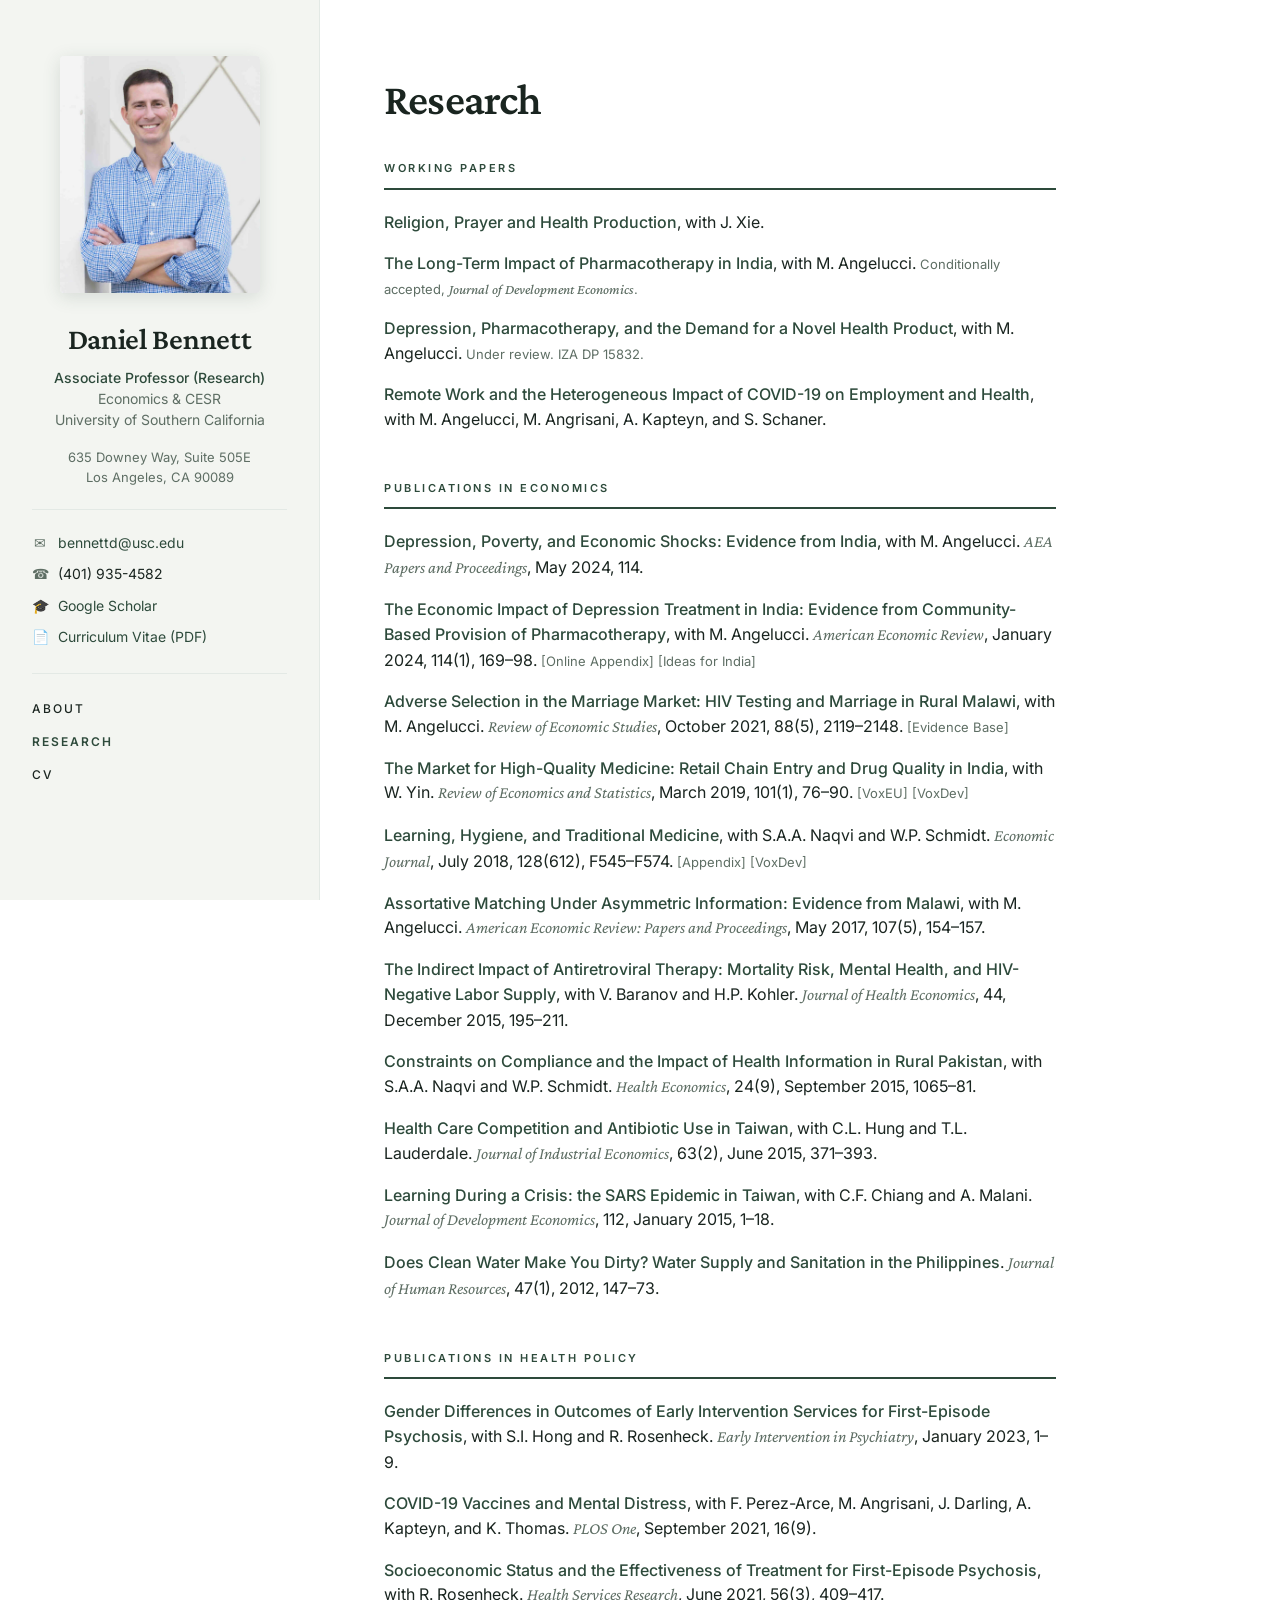
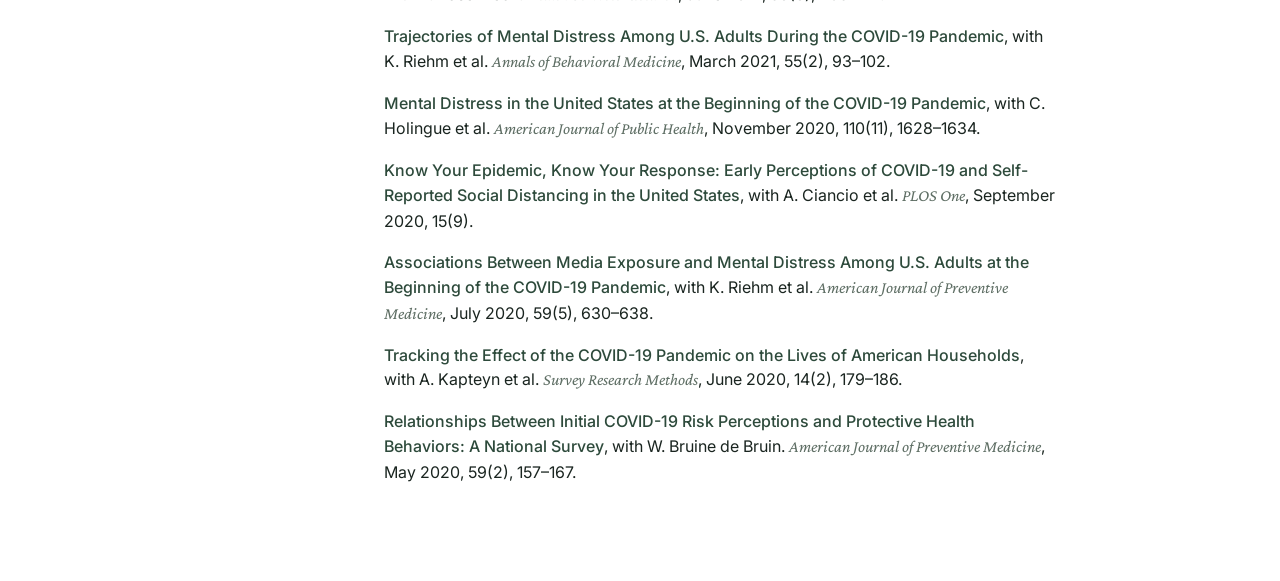
==== research.html @ 22e41c18 "Add files via upload" ====
<!DOCTYPE html>
<html lang="en">
<head>
<meta charset="UTF-8">
<meta name="viewport" content="width=device-width, initial-scale=1.0">
<title>Research — Daniel Bennett</title>
<meta name="description" content="Working papers and publications by Daniel Bennett, USC.">
<link rel="preconnect" href="https://fonts.googleapis.com">
<link rel="preconnect" href="https://fonts.gstatic.com" crossorigin>
<link href="https://fonts.googleapis.com/css2?family=Crimson+Pro:wght@400;500;600;700&family=Inter:wght@300;400;500;600&display=swap" rel="stylesheet">
<link rel="stylesheet" href="style.css">
</head>
<body>
<div class="layout">

<aside>
  <img class="headshot" src="headshot.jpg" alt="Daniel Bennett">
  <h1>Daniel Bennett</h1>
  <div class="role">
    <span class="accent">Associate Professor (Research)</span><br>
    Economics &amp; CESR<br>
    University of Southern California
  </div>
  <div class="address">
    635 Downey Way, Suite 505E<br>
    Los Angeles, CA 90089
  </div>
  <ul class="links">
    <li><span class="icon">✉</span><a href="mailto:bennettd@usc.edu">bennettd@usc.edu</a></li>
    <li><span class="icon">☎</span>(401) 935-4582</li>
    <li><span class="icon">🎓</span><a href="https://scholar.google.com/citations?user=5LNpPtAAAAAJ&amp;hl=en">Google Scholar</a></li>
    <li><span class="icon">📄</span><a href="Bennett_CV.pdf" target="_blank" rel="noopener">Curriculum Vitae (PDF)</a></li>
  </ul>
  <nav>
    <a href="index.html">About</a>
    <a href="research.html" class="current">Research</a>
    <a href="Bennett_CV.pdf" target="_blank" rel="noopener">CV</a>
  </nav>
</aside>

<main>
  <h1 class="page-title">Research</h1>

  <h2>Working Papers</h2>
  <ul class="pubs">
    <li>
      <span class="ptitle"><a href="papers/prayer.pdf">Religion, Prayer and Health Production</a></span>, with J. Xie.
    </li>
    <li>
      <span class="ptitle"><a href="papers/Depression_LongTerm_JDE.pdf">The Long-Term Impact of Pharmacotherapy in India</a></span>, with M. Angelucci.
      <span class="plinks">Conditionally accepted, <em>Journal of Development Economics</em>.</span>
    </li>
    <li>
      <span class="ptitle"><a href="papers/lhs_2.pdf">Depression, Pharmacotherapy, and the Demand for a Novel Health Product</a></span>, with M. Angelucci.
      <span class="plinks">Under review. IZA DP 15832.</span>
    </li>
    <li>
      <span class="ptitle"><a href="papers/remote-compressed.pdf">Remote Work and the Heterogeneous Impact of COVID-19 on Employment and Health</a></span>, with M. Angelucci, M. Angrisani, A. Kapteyn, and S. Schaner.
    </li>
  </ul>

  <h2>Publications in Economics</h2>
  <ul class="pubs">
    <li>
      <span class="ptitle"><a href="papers/Depression_Shocks.pdf">Depression, Poverty, and Economic Shocks: Evidence from India</a></span>, with M. Angelucci.
      <span class="pjournal">AEA Papers and Proceedings</span>, May 2024, 114.
    </li>
    <li>
      <span class="ptitle"><a href="papers/depression_final.pdf">The Economic Impact of Depression Treatment in India: Evidence from Community-Based Provision of Pharmacotherapy</a></span>, with M. Angelucci.
      <span class="pjournal">American Economic Review</span>, January 2024, 114(1), 169–98.
      <span class="plinks">[<a href="papers/depression_appendix.pdf">Online Appendix</a>] [<a href="https://www.ideasforindia.in/topics/human-development/the-impact-of-community-based-depression-treatment-in-india.html">Ideas for India</a>]</span>
    </li>
    <li>
      <span class="ptitle"><a href="papers/marriage.pdf">Adverse Selection in the Marriage Market: HIV Testing and Marriage in Rural Malawi</a></span>, with M. Angelucci.
      <span class="pjournal">Review of Economic Studies</span>, October 2021, 88(5), 2119–2148.
      <span class="plinks">[<a href="https://healthpolicy.usc.edu/evidence-base/adverse-selection-and-marriage-timing-does-hiv-testing-accelerate-marriage/">Evidence Base</a>]</span>
    </li>
    <li>
      <span class="ptitle"><a href="papers/chainentry.pdf">The Market for High-Quality Medicine: Retail Chain Entry and Drug Quality in India</a></span>, with W. Yin.
      <span class="pjournal">Review of Economics and Statistics</span>, March 2019, 101(1), 76–90.
      <span class="plinks">[<a href="https://voxeu.org/article/how-retail-drug-markets-poor-countries-develop">VoxEU</a>] [<a href="https://voxdev.org/topic/health-education/how-retail-drug-markets-poor-countries-develop">VoxDev</a>]</span>
    </li>
    <li>
      <span class="ptitle"><a href="papers/ml_final.pdf">Learning, Hygiene, and Traditional Medicine</a></span>, with S.A.A. Naqvi and W.P. Schmidt.
      <span class="pjournal">Economic Journal</span>, July 2018, 128(612), F545–F574.
      <span class="plinks">[<a href="papers/ml_final_appendix.pdf">Appendix</a>] [<a href="https://voxdev.org/topic/health-education/does-traditional-medicine-contribute-poor-hygiene-developing-countries">VoxDev</a>]</span>
    </li>
    <li>
      <span class="ptitle"><a href="papers/marriage_pp.pdf">Assortative Matching Under Asymmetric Information: Evidence from Malawi</a></span>, with M. Angelucci.
      <span class="pjournal">American Economic Review: Papers and Proceedings</span>, May 2017, 107(5), 154–157.
    </li>
    <li>
      <span class="ptitle"><a href="papers/Mortrisk.pdf">The Indirect Impact of Antiretroviral Therapy: Mortality Risk, Mental Health, and HIV-Negative Labor Supply</a></span>, with V. Baranov and H.P. Kohler.
      <span class="pjournal">Journal of Health Economics</span>, 44, December 2015, 195–211.
    </li>
    <li>
      <span class="ptitle"><a href="https://onlinelibrary.wiley.com/doi/10.1002/hec.3193">Constraints on Compliance and the Impact of Health Information in Rural Pakistan</a></span>, with S.A.A. Naqvi and W.P. Schmidt.
      <span class="pjournal">Health Economics</span>, 24(9), September 2015, 1065–81.
    </li>
    <li>
      <span class="ptitle"><a href="papers/abx.pdf">Health Care Competition and Antibiotic Use in Taiwan</a></span>, with C.L. Hung and T.L. Lauderdale.
      <span class="pjournal">Journal of Industrial Economics</span>, 63(2), June 2015, 371–393.
    </li>
    <li>
      <span class="ptitle"><a href="papers/SARS_final.pdf">Learning During a Crisis: the SARS Epidemic in Taiwan</a></span>, with C.F. Chiang and A. Malani.
      <span class="pjournal">Journal of Development Economics</span>, 112, January 2015, 1–18.
    </li>
    <li>
      <span class="ptitle"><a href="papers/Sanitation_final.pdf">Does Clean Water Make You Dirty? Water Supply and Sanitation in the Philippines</a></span>.
      <span class="pjournal">Journal of Human Resources</span>, 47(1), 2012, 147–73.
    </li>
  </ul>

  <h2>Publications in Health Policy</h2>
  <ul class="pubs">
    <li>
      <span class="ptitle"><a href="papers/raise_gender.pdf">Gender Differences in Outcomes of Early Intervention Services for First-Episode Psychosis</a></span>, with S.I. Hong and R. Rosenheck.
      <span class="pjournal">Early Intervention in Psychiatry</span>, January 2023, 1–9.
    </li>
    <li>
      <span class="ptitle"><a href="papers/vaccines_distress.pdf">COVID-19 Vaccines and Mental Distress</a></span>, with F. Perez-Arce, M. Angrisani, J. Darling, A. Kapteyn, and K. Thomas.
      <span class="pjournal">PLOS One</span>, September 2021, 16(9).
    </li>
    <li>
      <span class="ptitle"><a href="papers/raise_ses.pdf">Socioeconomic Status and the Effectiveness of Treatment for First-Episode Psychosis</a></span>, with R. Rosenheck.
      <span class="pjournal">Health Services Research</span>, June 2021, 56(3), 409–417.
    </li>
    <li>
      <span class="ptitle"><a href="papers/trajectories.pdf">Trajectories of Mental Distress Among U.S. Adults During the COVID-19 Pandemic</a></span>, with K. Riehm et al.
      <span class="pjournal">Annals of Behavioral Medicine</span>, March 2021, 55(2), 93–102.
    </li>
    <li>
      <span class="ptitle"><a href="papers/mental_distress.pdf">Mental Distress in the United States at the Beginning of the COVID-19 Pandemic</a></span>, with C. Holingue et al.
      <span class="pjournal">American Journal of Public Health</span>, November 2020, 110(11), 1628–1634.
    </li>
    <li>
      <span class="ptitle"><a href="papers/knowepidemic.pdf">Know Your Epidemic, Know Your Response: Early Perceptions of COVID-19 and Self-Reported Social Distancing in the United States</a></span>, with A. Ciancio et al.
      <span class="pjournal">PLOS One</span>, September 2020, 15(9).
    </li>
    <li>
      <span class="ptitle"><a href="papers/media.pdf">Associations Between Media Exposure and Mental Distress Among U.S. Adults at the Beginning of the COVID-19 Pandemic</a></span>, with K. Riehm et al.
      <span class="pjournal">American Journal of Preventive Medicine</span>, July 2020, 59(5), 630–638.
    </li>
    <li>
      <span class="ptitle"><a href="papers/covidpanel.pdf">Tracking the Effect of the COVID-19 Pandemic on the Lives of American Households</a></span>, with A. Kapteyn et al.
      <span class="pjournal">Survey Research Methods</span>, June 2020, 14(2), 179–186.
    </li>
    <li>
      <span class="ptitle"><a href="papers/risk_perceptions.pdf">Relationships Between Initial COVID-19 Risk Perceptions and Protective Health Behaviors: A National Survey</a></span>, with W. Bruine de Bruin.
      <span class="pjournal">American Journal of Preventive Medicine</span>, May 2020, 59(2), 157–167.
    </li>
  </ul>

</main>

</div>
</body>
</html>
---- style.css ----
:root {
  --ink: #1a2520;
  --muted: #5e6e64;
  --link: #2d4a3b;
  --link-hover: #1c3127;
  --accent: #2d4a3b;        /* deep forest */
  --rule: #e3e9e5;
  --bg: #ffffff;
  --side: #f3f5f1;           /* very pale green-tinted */
}

* { box-sizing: border-box; }
html, body { margin: 0; padding: 0; }
body {
  background: var(--bg);
  color: var(--ink);
  font-family: "Inter", -apple-system, BlinkMacSystemFont, "Helvetica Neue", Arial, sans-serif;
  font-size: 16px;
  line-height: 1.6;
  font-weight: 400;
  -webkit-font-smoothing: antialiased;
}
a { color: var(--link); text-decoration: none; }
a:hover { color: var(--link-hover); text-decoration: underline; text-underline-offset: 3px; }

.layout {
  display: grid;
  grid-template-columns: 320px 1fr;
  min-height: 100vh;
}

aside {
  background: var(--side);
  padding: 56px 32px;
  border-right: 1px solid var(--rule);
  position: sticky;
  top: 0;
  height: 100vh;
  overflow-y: auto;
}
aside img.headshot {
  width: 100%;
  max-width: 200px;
  border-radius: 4px;
  display: block;
  margin: 0 auto 22px;
  box-shadow: 0 4px 18px rgba(45,74,59,0.15);
}
aside h1 {
  font-family: "Crimson Pro", Georgia, serif;
  font-size: 30px;
  margin: 0 0 4px;
  text-align: center;
  font-weight: 600;
  letter-spacing: -0.3px;
}
aside .role {
  text-align: center;
  color: var(--muted);
  font-size: 14px;
  margin-bottom: 18px;
  line-height: 1.5;
}
aside .role .accent { color: var(--accent); font-weight: 500; }
aside .address {
  text-align: center;
  color: var(--muted);
  font-size: 13px;
  line-height: 1.5;
  margin: 0 0 22px;
  padding-bottom: 22px;
  border-bottom: 1px solid var(--rule);
}
aside .links {
  list-style: none;
  padding: 0;
  margin: 0 0 24px;
  font-size: 14px;
}
aside .links li {
  margin-bottom: 9px;
  display: flex;
  align-items: center;
  gap: 10px;
}
aside .links .icon {
  width: 16px;
  display: inline-block;
  text-align: center;
  color: var(--muted);
}
aside nav {
  border-top: 1px solid var(--rule);
  padding-top: 18px;
}
aside nav a {
  display: block;
  padding: 7px 0;
  color: var(--ink);
  font-size: 12px;
  text-transform: uppercase;
  letter-spacing: 2px;
  font-weight: 500;
}
aside nav a.current { color: var(--accent); font-weight: 600; }
aside nav a:hover { color: var(--accent); text-decoration: none; }

main {
  padding: 64px 64px 80px;
  max-width: 800px;
}
main h1.page-title {
  font-family: "Crimson Pro", Georgia, serif;
  font-size: 44px;
  margin: 0 0 26px;
  font-weight: 600;
  letter-spacing: -0.8px;
}
main h2 {
  font-family: "Inter", sans-serif;
  font-size: 11px;
  text-transform: uppercase;
  letter-spacing: 2.5px;
  color: var(--accent);
  font-weight: 600;
  margin: 48px 0 20px;
  padding-bottom: 10px;
  border-bottom: 2px solid var(--accent);
}
main h2:first-of-type { margin-top: 0; }
main p {
  margin: 0 0 16px;
  color: #2b3340;
}
main em {
  font-family: "Crimson Pro", Georgia, serif;
  font-size: 1.07em;
  font-style: italic;
  font-weight: 500;
}

.featured {
  background: var(--side);
  border-left: 3px solid var(--accent);
  padding: 22px 26px;
  margin: 32px 0;
  border-radius: 0 4px 4px 0;
}
.featured .label {
  font-size: 11px;
  text-transform: uppercase;
  letter-spacing: 2.5px;
  color: var(--accent);
  font-weight: 600;
  margin-bottom: 6px;
}
.featured .ftitle {
  font-family: "Crimson Pro", Georgia, serif;
  font-weight: 600;
  font-size: 21px;
}

.pubs { list-style: none; padding: 0; margin: 0; }
.pubs li { margin-bottom: 16px; line-height: 1.55; }
.pubs .ptitle { font-weight: 500; color: var(--ink); }
.pubs .pjournal {
  font-family: "Crimson Pro", Georgia, serif;
  font-style: italic;
  color: var(--muted);
  font-size: 1.05em;
}
.pubs .plinks { font-size: 13px; color: var(--muted); }
.pubs .plinks a { color: var(--muted); }
.pubs .plinks a:hover { color: var(--accent); }

@media (max-width: 800px) {
  .layout { grid-template-columns: 1fr; }
  aside {
    position: static;
    height: auto;
    padding: 32px 24px;
  }
  aside img.headshot { max-width: 170px; }
  main { padding: 32px 24px 60px; }
  main h1.page-title { font-size: 36px; }
}
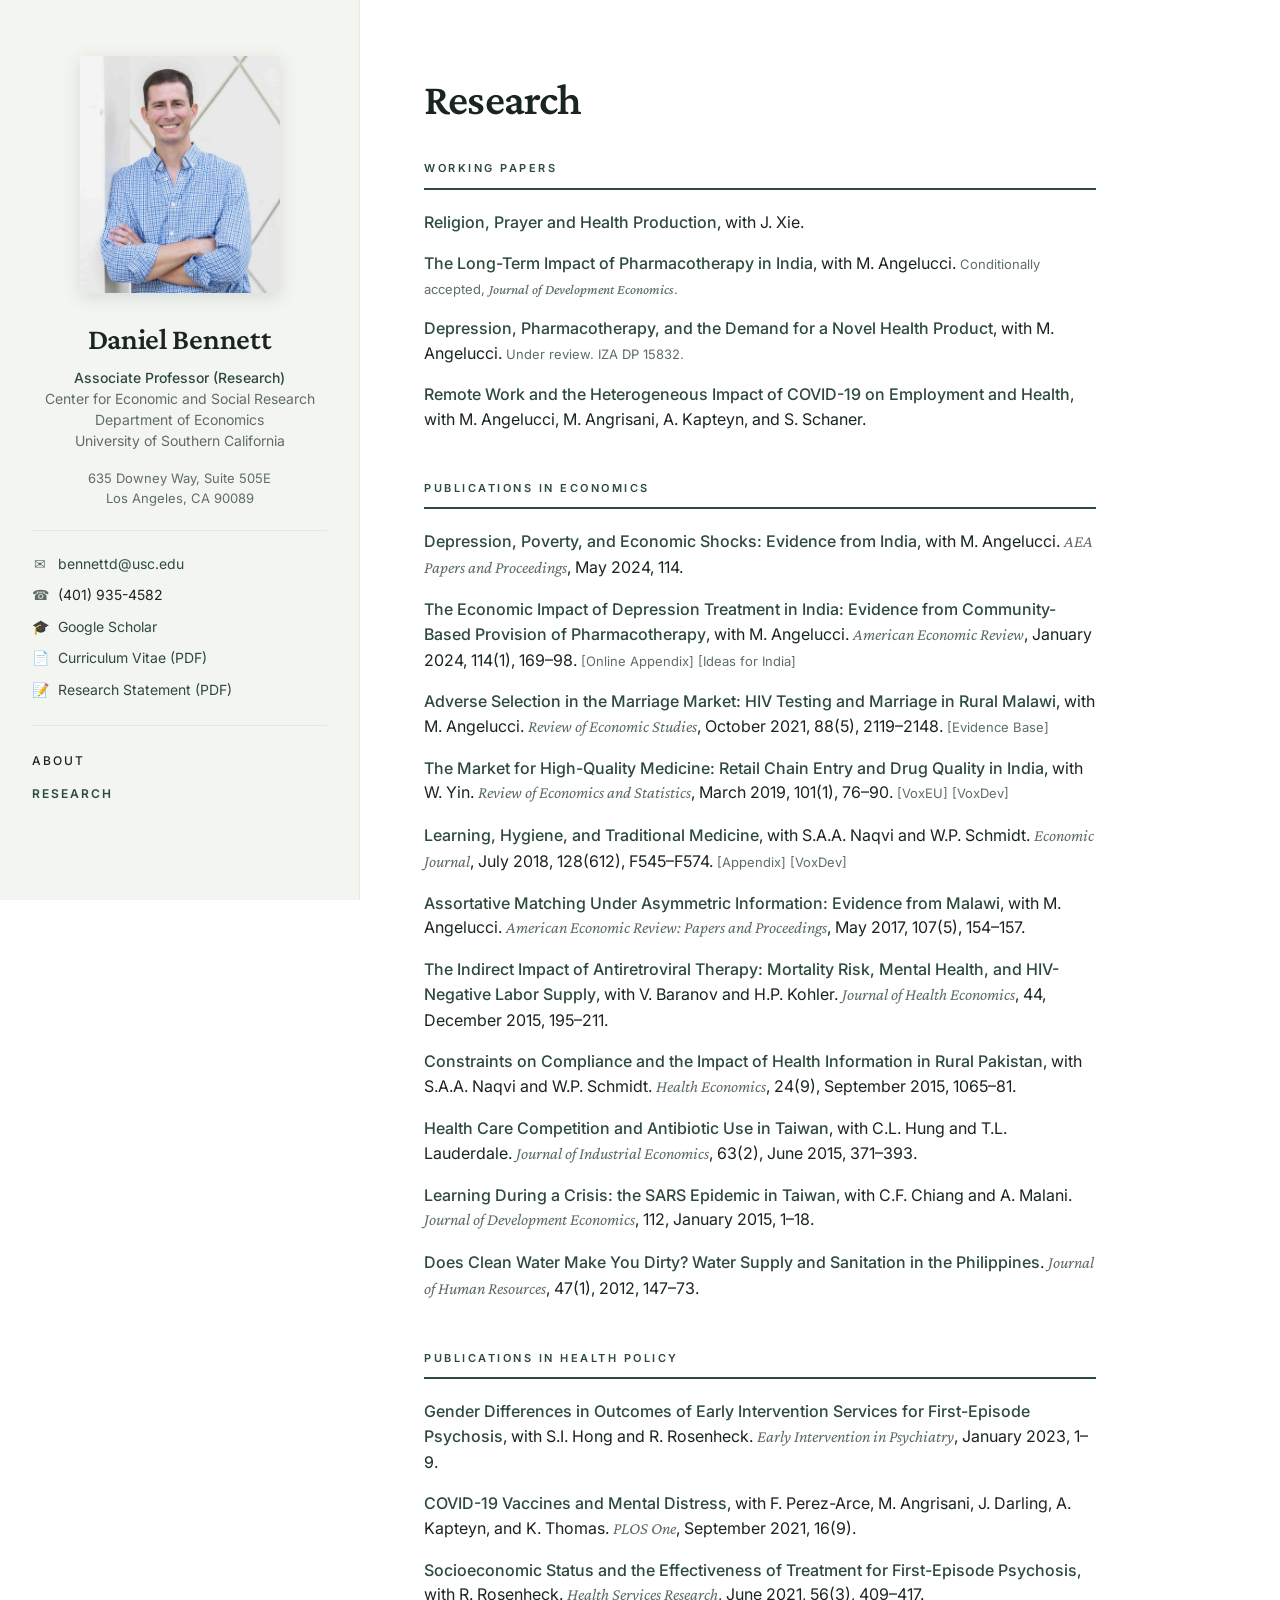
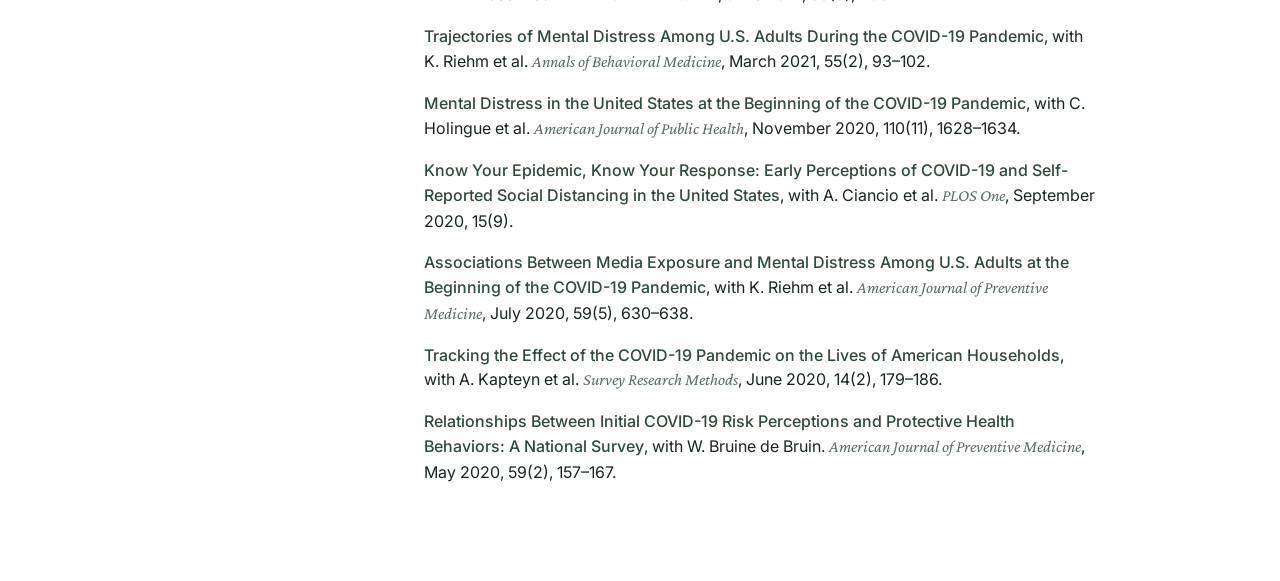
==== commit e717e076: "Add files via upload" ====
--- a/research.html
+++ b/research.html
@@ -18,7 +18,8 @@
   <h1>Daniel Bennett</h1>
   <div class="role">
     <span class="accent">Associate Professor (Research)</span><br>
-    Economics &amp; CESR<br>
+    Center for Economic and Social Research<br>
+    Department of Economics<br>
     University of Southern California
   </div>
   <div class="address">
@@ -30,11 +31,11 @@
     <li><span class="icon">☎</span>(401) 935-4582</li>
     <li><span class="icon">🎓</span><a href="https://scholar.google.com/citations?user=5LNpPtAAAAAJ&amp;hl=en">Google Scholar</a></li>
     <li><span class="icon">📄</span><a href="Bennett_CV.pdf" target="_blank" rel="noopener">Curriculum Vitae (PDF)</a></li>
+    <li><span class="icon">📝</span><a href="Bennett_Research_Statement.pdf" target="_blank" rel="noopener">Research Statement (PDF)</a></li>
   </ul>
   <nav>
     <a href="index.html">About</a>
     <a href="research.html" class="current">Research</a>
-    <a href="Bennett_CV.pdf" target="_blank" rel="noopener">CV</a>
   </nav>
 </aside>
 
@@ -44,53 +45,53 @@
   <h2>Working Papers</h2>
   <ul class="pubs">
     <li>
-      <span class="ptitle"><a href="papers/prayer.pdf">Religion, Prayer and Health Production</a></span>, with J. Xie.
+      <span class="ptitle"><a href="papers/prayer.pdf" target="_blank" rel="noopener">Religion, Prayer and Health Production</a></span>, with J. Xie.
     </li>
     <li>
-      <span class="ptitle"><a href="papers/Depression_LongTerm_JDE.pdf">The Long-Term Impact of Pharmacotherapy in India</a></span>, with M. Angelucci.
+      <span class="ptitle"><a href="papers/Depression_LongTerm_JDE.pdf" target="_blank" rel="noopener">The Long-Term Impact of Pharmacotherapy in India</a></span>, with M. Angelucci.
       <span class="plinks">Conditionally accepted, <em>Journal of Development Economics</em>.</span>
     </li>
     <li>
-      <span class="ptitle"><a href="papers/lhs_2.pdf">Depression, Pharmacotherapy, and the Demand for a Novel Health Product</a></span>, with M. Angelucci.
+      <span class="ptitle"><a href="papers/lhs_2.pdf" target="_blank" rel="noopener">Depression, Pharmacotherapy, and the Demand for a Novel Health Product</a></span>, with M. Angelucci.
       <span class="plinks">Under review. IZA DP 15832.</span>
     </li>
     <li>
-      <span class="ptitle"><a href="papers/remote-compressed.pdf">Remote Work and the Heterogeneous Impact of COVID-19 on Employment and Health</a></span>, with M. Angelucci, M. Angrisani, A. Kapteyn, and S. Schaner.
+      <span class="ptitle"><a href="papers/remote-compressed.pdf" target="_blank" rel="noopener">Remote Work and the Heterogeneous Impact of COVID-19 on Employment and Health</a></span>, with M. Angelucci, M. Angrisani, A. Kapteyn, and S. Schaner.
     </li>
   </ul>
 
   <h2>Publications in Economics</h2>
   <ul class="pubs">
     <li>
-      <span class="ptitle"><a href="papers/Depression_Shocks.pdf">Depression, Poverty, and Economic Shocks: Evidence from India</a></span>, with M. Angelucci.
+      <span class="ptitle"><a href="papers/Depression_Shocks.pdf" target="_blank" rel="noopener">Depression, Poverty, and Economic Shocks: Evidence from India</a></span>, with M. Angelucci.
       <span class="pjournal">AEA Papers and Proceedings</span>, May 2024, 114.
     </li>
     <li>
-      <span class="ptitle"><a href="papers/depression_final.pdf">The Economic Impact of Depression Treatment in India: Evidence from Community-Based Provision of Pharmacotherapy</a></span>, with M. Angelucci.
+      <span class="ptitle"><a href="papers/depression_final.pdf" target="_blank" rel="noopener">The Economic Impact of Depression Treatment in India: Evidence from Community-Based Provision of Pharmacotherapy</a></span>, with M. Angelucci.
       <span class="pjournal">American Economic Review</span>, January 2024, 114(1), 169–98.
-      <span class="plinks">[<a href="papers/depression_appendix.pdf">Online Appendix</a>] [<a href="https://www.ideasforindia.in/topics/human-development/the-impact-of-community-based-depression-treatment-in-india.html">Ideas for India</a>]</span>
+      <span class="plinks">[<a href="papers/depression_appendix.pdf" target="_blank" rel="noopener">Online Appendix</a>] [<a href="https://www.ideasforindia.in/topics/human-development/the-impact-of-community-based-depression-treatment-in-india.html">Ideas for India</a>]</span>
     </li>
     <li>
-      <span class="ptitle"><a href="papers/marriage.pdf">Adverse Selection in the Marriage Market: HIV Testing and Marriage in Rural Malawi</a></span>, with M. Angelucci.
+      <span class="ptitle"><a href="papers/marriage.pdf" target="_blank" rel="noopener">Adverse Selection in the Marriage Market: HIV Testing and Marriage in Rural Malawi</a></span>, with M. Angelucci.
       <span class="pjournal">Review of Economic Studies</span>, October 2021, 88(5), 2119–2148.
       <span class="plinks">[<a href="https://healthpolicy.usc.edu/evidence-base/adverse-selection-and-marriage-timing-does-hiv-testing-accelerate-marriage/">Evidence Base</a>]</span>
     </li>
     <li>
-      <span class="ptitle"><a href="papers/chainentry.pdf">The Market for High-Quality Medicine: Retail Chain Entry and Drug Quality in India</a></span>, with W. Yin.
+      <span class="ptitle"><a href="papers/chainentry.pdf" target="_blank" rel="noopener">The Market for High-Quality Medicine: Retail Chain Entry and Drug Quality in India</a></span>, with W. Yin.
       <span class="pjournal">Review of Economics and Statistics</span>, March 2019, 101(1), 76–90.
       <span class="plinks">[<a href="https://voxeu.org/article/how-retail-drug-markets-poor-countries-develop">VoxEU</a>] [<a href="https://voxdev.org/topic/health-education/how-retail-drug-markets-poor-countries-develop">VoxDev</a>]</span>
     </li>
     <li>
-      <span class="ptitle"><a href="papers/ml_final.pdf">Learning, Hygiene, and Traditional Medicine</a></span>, with S.A.A. Naqvi and W.P. Schmidt.
+      <span class="ptitle"><a href="papers/ml_final.pdf" target="_blank" rel="noopener">Learning, Hygiene, and Traditional Medicine</a></span>, with S.A.A. Naqvi and W.P. Schmidt.
       <span class="pjournal">Economic Journal</span>, July 2018, 128(612), F545–F574.
-      <span class="plinks">[<a href="papers/ml_final_appendix.pdf">Appendix</a>] [<a href="https://voxdev.org/topic/health-education/does-traditional-medicine-contribute-poor-hygiene-developing-countries">VoxDev</a>]</span>
+      <span class="plinks">[<a href="papers/ml_final_appendix.pdf" target="_blank" rel="noopener">Appendix</a>] [<a href="https://voxdev.org/topic/health-education/does-traditional-medicine-contribute-poor-hygiene-developing-countries">VoxDev</a>]</span>
     </li>
     <li>
-      <span class="ptitle"><a href="papers/marriage_pp.pdf">Assortative Matching Under Asymmetric Information: Evidence from Malawi</a></span>, with M. Angelucci.
+      <span class="ptitle"><a href="papers/marriage_pp.pdf" target="_blank" rel="noopener">Assortative Matching Under Asymmetric Information: Evidence from Malawi</a></span>, with M. Angelucci.
       <span class="pjournal">American Economic Review: Papers and Proceedings</span>, May 2017, 107(5), 154–157.
     </li>
     <li>
-      <span class="ptitle"><a href="papers/Mortrisk.pdf">The Indirect Impact of Antiretroviral Therapy: Mortality Risk, Mental Health, and HIV-Negative Labor Supply</a></span>, with V. Baranov and H.P. Kohler.
+      <span class="ptitle"><a href="papers/Mortrisk.pdf" target="_blank" rel="noopener">The Indirect Impact of Antiretroviral Therapy: Mortality Risk, Mental Health, and HIV-Negative Labor Supply</a></span>, with V. Baranov and H.P. Kohler.
       <span class="pjournal">Journal of Health Economics</span>, 44, December 2015, 195–211.
     </li>
     <li>
@@ -98,15 +99,15 @@
       <span class="pjournal">Health Economics</span>, 24(9), September 2015, 1065–81.
     </li>
     <li>
-      <span class="ptitle"><a href="papers/abx.pdf">Health Care Competition and Antibiotic Use in Taiwan</a></span>, with C.L. Hung and T.L. Lauderdale.
+      <span class="ptitle"><a href="papers/abx.pdf" target="_blank" rel="noopener">Health Care Competition and Antibiotic Use in Taiwan</a></span>, with C.L. Hung and T.L. Lauderdale.
       <span class="pjournal">Journal of Industrial Economics</span>, 63(2), June 2015, 371–393.
     </li>
     <li>
-      <span class="ptitle"><a href="papers/SARS_final.pdf">Learning During a Crisis: the SARS Epidemic in Taiwan</a></span>, with C.F. Chiang and A. Malani.
+      <span class="ptitle"><a href="papers/SARS_final.pdf" target="_blank" rel="noopener">Learning During a Crisis: the SARS Epidemic in Taiwan</a></span>, with C.F. Chiang and A. Malani.
       <span class="pjournal">Journal of Development Economics</span>, 112, January 2015, 1–18.
     </li>
     <li>
-      <span class="ptitle"><a href="papers/Sanitation_final.pdf">Does Clean Water Make You Dirty? Water Supply and Sanitation in the Philippines</a></span>.
+      <span class="ptitle"><a href="papers/Sanitation_final.pdf" target="_blank" rel="noopener">Does Clean Water Make You Dirty? Water Supply and Sanitation in the Philippines</a></span>.
       <span class="pjournal">Journal of Human Resources</span>, 47(1), 2012, 147–73.
     </li>
   </ul>
@@ -114,39 +115,39 @@
   <h2>Publications in Health Policy</h2>
   <ul class="pubs">
     <li>
-      <span class="ptitle"><a href="papers/raise_gender.pdf">Gender Differences in Outcomes of Early Intervention Services for First-Episode Psychosis</a></span>, with S.I. Hong and R. Rosenheck.
+      <span class="ptitle"><a href="papers/raise_gender.pdf" target="_blank" rel="noopener">Gender Differences in Outcomes of Early Intervention Services for First-Episode Psychosis</a></span>, with S.I. Hong and R. Rosenheck.
       <span class="pjournal">Early Intervention in Psychiatry</span>, January 2023, 1–9.
     </li>
     <li>
-      <span class="ptitle"><a href="papers/vaccines_distress.pdf">COVID-19 Vaccines and Mental Distress</a></span>, with F. Perez-Arce, M. Angrisani, J. Darling, A. Kapteyn, and K. Thomas.
+      <span class="ptitle"><a href="papers/vaccines_distress.pdf" target="_blank" rel="noopener">COVID-19 Vaccines and Mental Distress</a></span>, with F. Perez-Arce, M. Angrisani, J. Darling, A. Kapteyn, and K. Thomas.
       <span class="pjournal">PLOS One</span>, September 2021, 16(9).
     </li>
     <li>
-      <span class="ptitle"><a href="papers/raise_ses.pdf">Socioeconomic Status and the Effectiveness of Treatment for First-Episode Psychosis</a></span>, with R. Rosenheck.
+      <span class="ptitle"><a href="papers/raise_ses.pdf" target="_blank" rel="noopener">Socioeconomic Status and the Effectiveness of Treatment for First-Episode Psychosis</a></span>, with R. Rosenheck.
       <span class="pjournal">Health Services Research</span>, June 2021, 56(3), 409–417.
     </li>
     <li>
-      <span class="ptitle"><a href="papers/trajectories.pdf">Trajectories of Mental Distress Among U.S. Adults During the COVID-19 Pandemic</a></span>, with K. Riehm et al.
+      <span class="ptitle"><a href="papers/trajectories.pdf" target="_blank" rel="noopener">Trajectories of Mental Distress Among U.S. Adults During the COVID-19 Pandemic</a></span>, with K. Riehm et al.
       <span class="pjournal">Annals of Behavioral Medicine</span>, March 2021, 55(2), 93–102.
     </li>
     <li>
-      <span class="ptitle"><a href="papers/mental_distress.pdf">Mental Distress in the United States at the Beginning of the COVID-19 Pandemic</a></span>, with C. Holingue et al.
+      <span class="ptitle"><a href="papers/mental_distress.pdf" target="_blank" rel="noopener">Mental Distress in the United States at the Beginning of the COVID-19 Pandemic</a></span>, with C. Holingue et al.
       <span class="pjournal">American Journal of Public Health</span>, November 2020, 110(11), 1628–1634.
     </li>
     <li>
-      <span class="ptitle"><a href="papers/knowepidemic.pdf">Know Your Epidemic, Know Your Response: Early Perceptions of COVID-19 and Self-Reported Social Distancing in the United States</a></span>, with A. Ciancio et al.
+      <span class="ptitle"><a href="papers/knowepidemic.pdf" target="_blank" rel="noopener">Know Your Epidemic, Know Your Response: Early Perceptions of COVID-19 and Self-Reported Social Distancing in the United States</a></span>, with A. Ciancio et al.
       <span class="pjournal">PLOS One</span>, September 2020, 15(9).
     </li>
     <li>
-      <span class="ptitle"><a href="papers/media.pdf">Associations Between Media Exposure and Mental Distress Among U.S. Adults at the Beginning of the COVID-19 Pandemic</a></span>, with K. Riehm et al.
+      <span class="ptitle"><a href="papers/media.pdf" target="_blank" rel="noopener">Associations Between Media Exposure and Mental Distress Among U.S. Adults at the Beginning of the COVID-19 Pandemic</a></span>, with K. Riehm et al.
       <span class="pjournal">American Journal of Preventive Medicine</span>, July 2020, 59(5), 630–638.
     </li>
     <li>
-      <span class="ptitle"><a href="papers/covidpanel.pdf">Tracking the Effect of the COVID-19 Pandemic on the Lives of American Households</a></span>, with A. Kapteyn et al.
+      <span class="ptitle"><a href="papers/covidpanel.pdf" target="_blank" rel="noopener">Tracking the Effect of the COVID-19 Pandemic on the Lives of American Households</a></span>, with A. Kapteyn et al.
       <span class="pjournal">Survey Research Methods</span>, June 2020, 14(2), 179–186.
     </li>
     <li>
-      <span class="ptitle"><a href="papers/risk_perceptions.pdf">Relationships Between Initial COVID-19 Risk Perceptions and Protective Health Behaviors: A National Survey</a></span>, with W. Bruine de Bruin.
+      <span class="ptitle"><a href="papers/risk_perceptions.pdf" target="_blank" rel="noopener">Relationships Between Initial COVID-19 Risk Perceptions and Protective Health Behaviors: A National Survey</a></span>, with W. Bruine de Bruin.
       <span class="pjournal">American Journal of Preventive Medicine</span>, May 2020, 59(2), 157–167.
     </li>
   </ul>
--- a/style.css
+++ b/style.css
@@ -25,7 +25,7 @@
 
 .layout {
   display: grid;
-  grid-template-columns: 320px 1fr;
+  grid-template-columns: 360px 1fr;
   min-height: 100vh;
 }
 
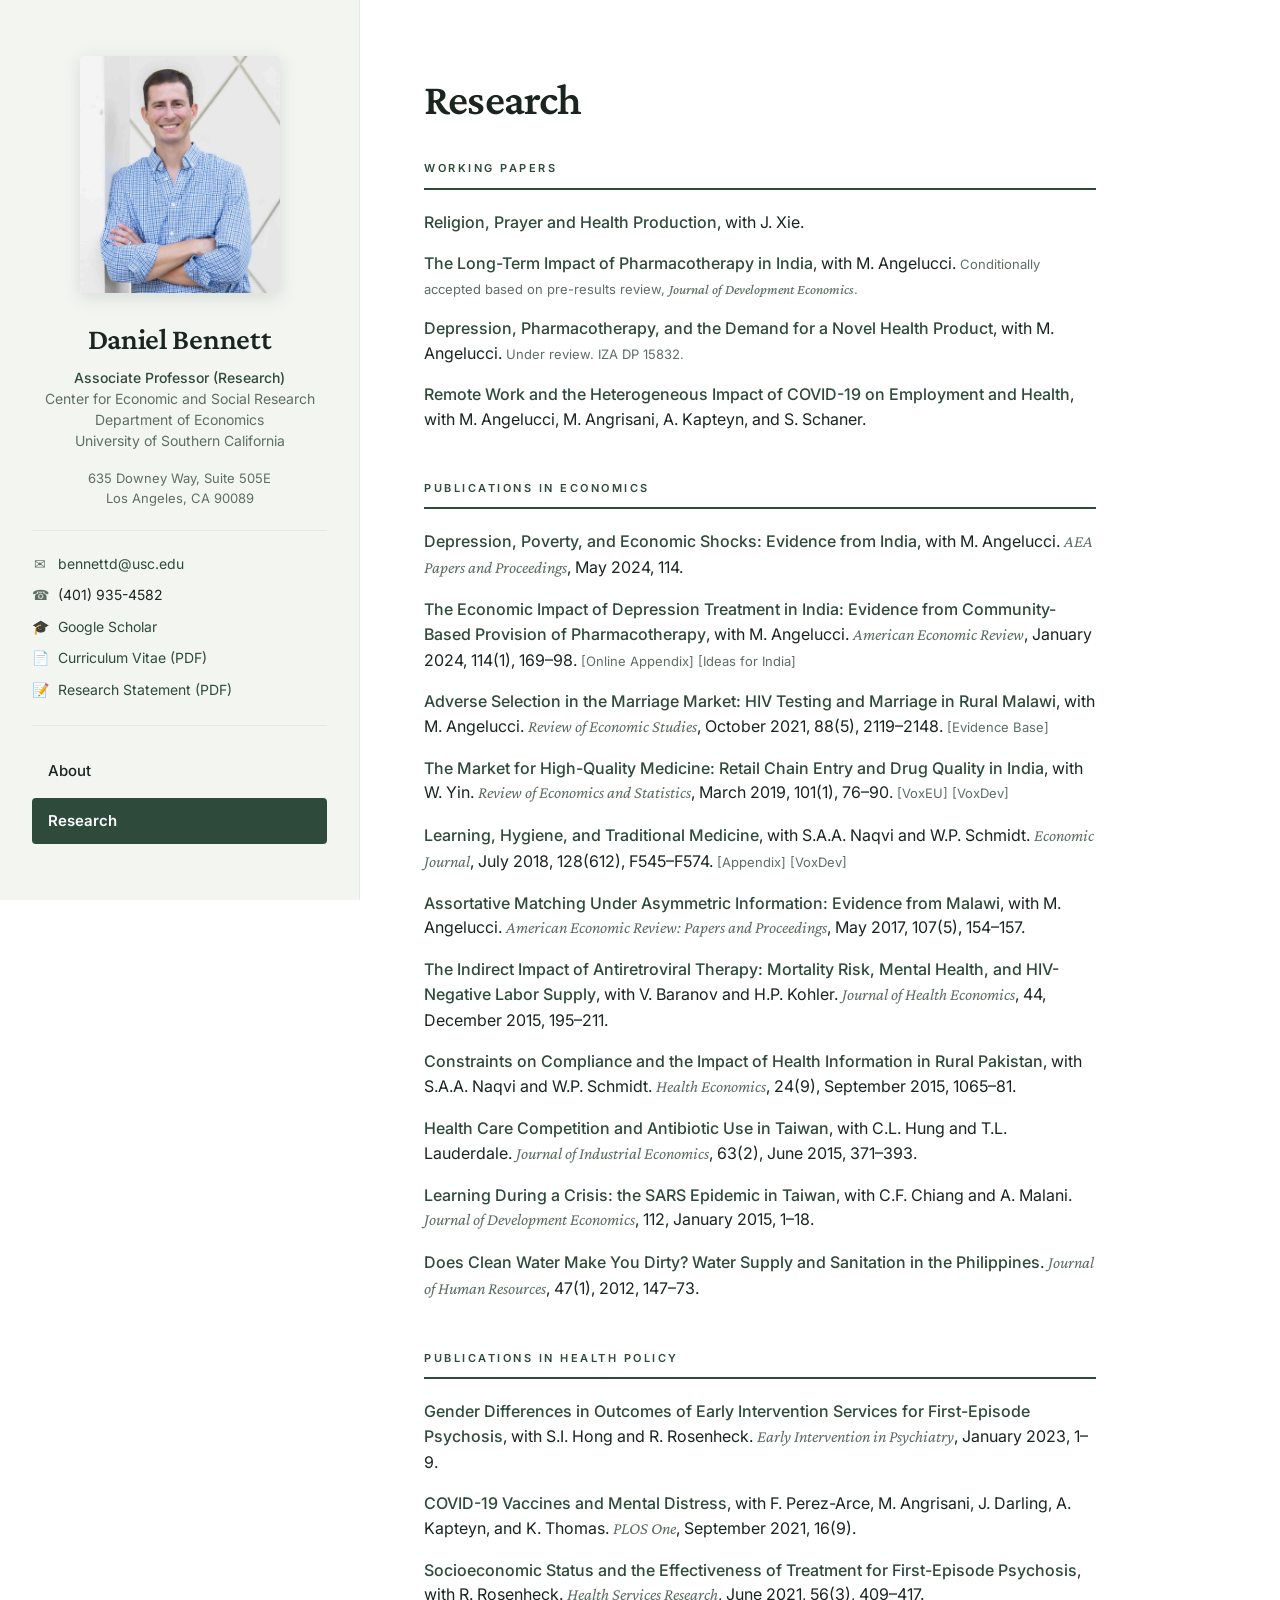
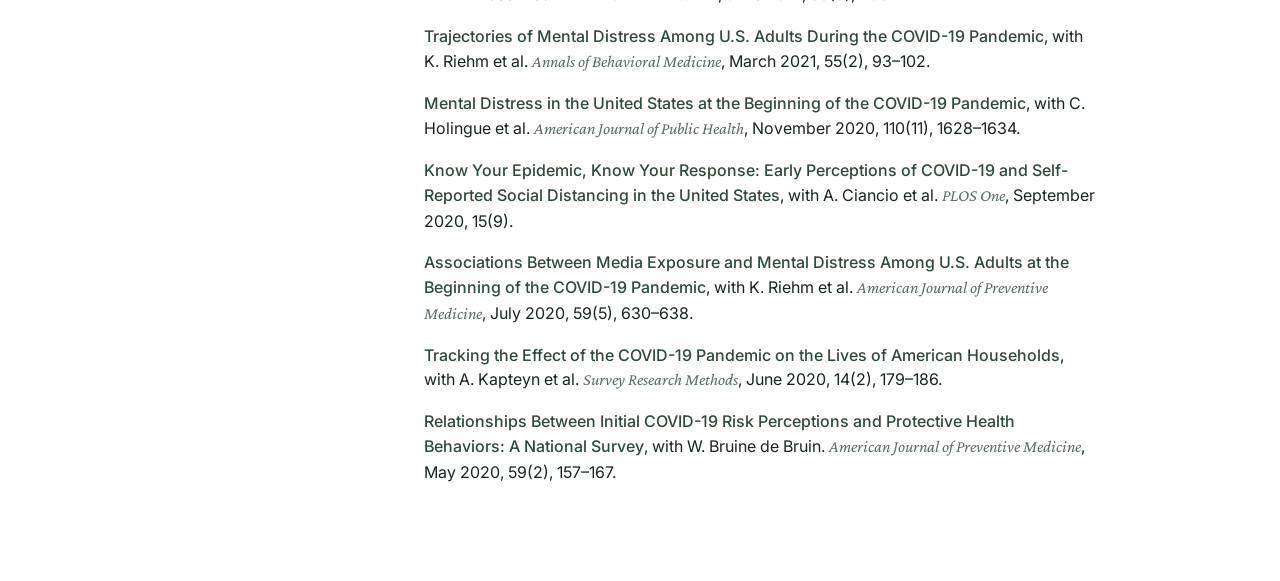
==== commit 88844b51: "Add files via upload" ====
--- a/research.html
+++ b/research.html
@@ -18,8 +18,8 @@
   <h1>Daniel Bennett</h1>
   <div class="role">
     <span class="accent">Associate Professor (Research)</span><br>
-    Center for Economic and Social Research<br>
-    Department of Economics<br>
+    <a href="https://cesr.usc.edu/">Center for Economic and Social Research</a><br>
+    <a href="https://dornsife.usc.edu/econ/">Department of Economics</a><br>
     University of Southern California
   </div>
   <div class="address">
@@ -49,7 +49,7 @@
     </li>
     <li>
       <span class="ptitle"><a href="papers/Depression_LongTerm_JDE.pdf" target="_blank" rel="noopener">The Long-Term Impact of Pharmacotherapy in India</a></span>, with M. Angelucci.
-      <span class="plinks">Conditionally accepted, <em>Journal of Development Economics</em>.</span>
+      <span class="plinks">Conditionally accepted based on pre-results review, <em>Journal of Development Economics</em>.</span>
     </li>
     <li>
       <span class="ptitle"><a href="papers/lhs_2.pdf" target="_blank" rel="noopener">Depression, Pharmacotherapy, and the Demand for a Novel Health Product</a></span>, with M. Angelucci.
--- a/style.css
+++ b/style.css
@@ -62,6 +62,16 @@
   line-height: 1.5;
 }
 aside .role .accent { color: var(--accent); font-weight: 500; }
+aside .role a {
+  color: inherit;
+  text-decoration: none;
+  transition: color 0.15s ease;
+}
+aside .role a:hover {
+  color: var(--accent);
+  text-decoration: underline;
+  text-underline-offset: 3px;
+}
 aside .address {
   text-align: center;
   color: var(--muted);
@@ -91,19 +101,32 @@
 }
 aside nav {
   border-top: 1px solid var(--rule);
-  padding-top: 18px;
+  padding-top: 22px;
+  margin-top: 12px;
 }
 aside nav a {
   display: block;
-  padding: 7px 0;
+  padding: 11px 16px;
+  margin-bottom: 4px;
   color: var(--ink);
-  font-size: 12px;
-  text-transform: uppercase;
-  letter-spacing: 2px;
+  font-size: 15px;
   font-weight: 500;
-}
-aside nav a.current { color: var(--accent); font-weight: 600; }
-aside nav a:hover { color: var(--accent); text-decoration: none; }
+  text-transform: none;
+  letter-spacing: 0;
+  border-radius: 4px;
+  background: transparent;
+  transition: background 0.15s ease, color 0.15s ease;
+}
+aside nav a.current {
+  background: var(--accent);
+  color: #ffffff;
+  font-weight: 600;
+}
+aside nav a:hover:not(.current) {
+  background: rgba(45, 74, 59, 0.08);
+  color: var(--accent);
+  text-decoration: none;
+}
 
 main {
   padding: 64px 64px 80px;
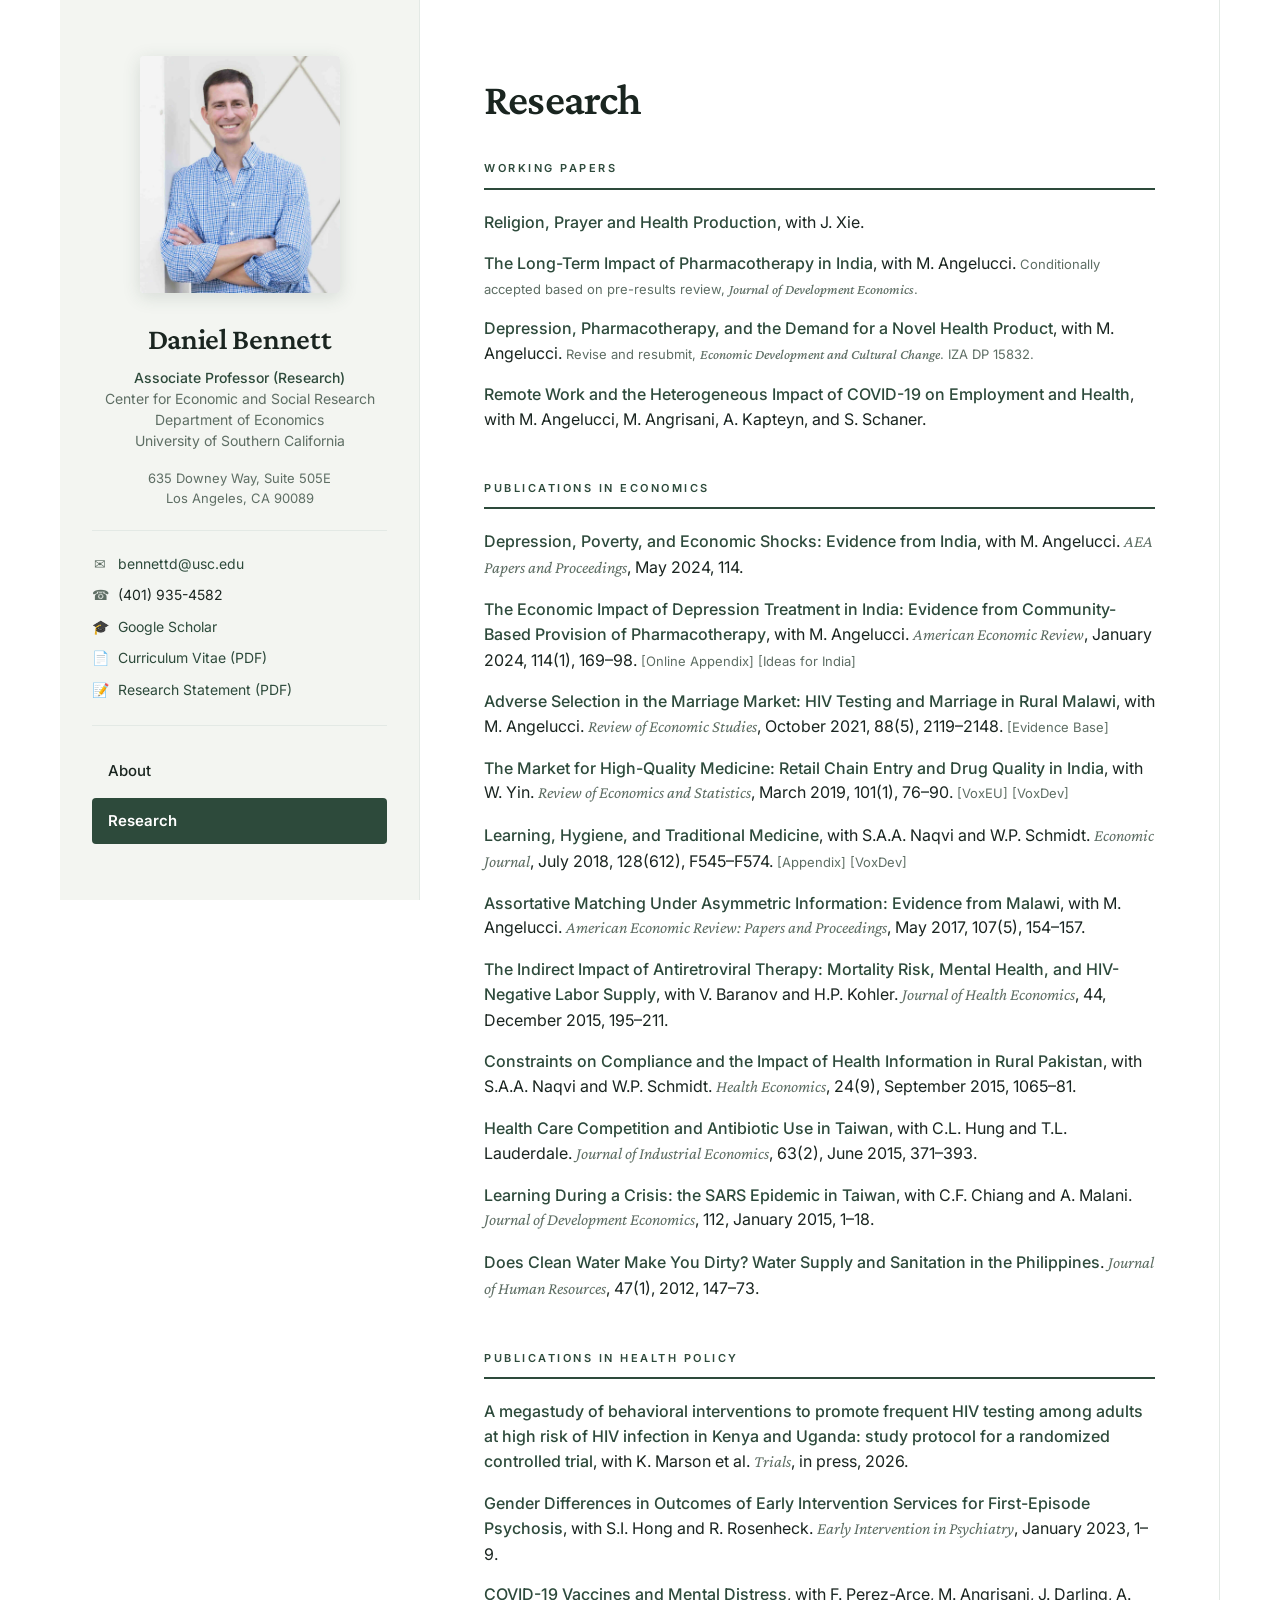
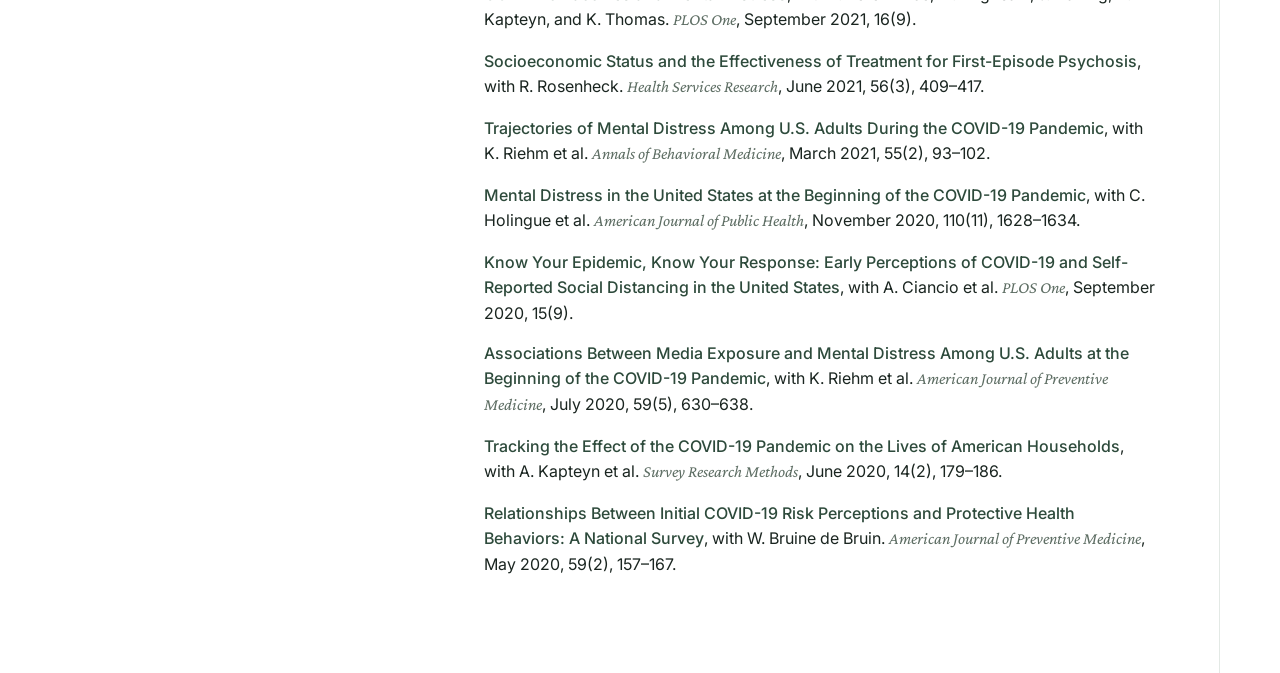
==== commit 619dad77: "Add files via upload" ====
--- a/research.html
+++ b/research.html
@@ -53,7 +53,7 @@
     </li>
     <li>
       <span class="ptitle"><a href="papers/lhs_2.pdf" target="_blank" rel="noopener">Depression, Pharmacotherapy, and the Demand for a Novel Health Product</a></span>, with M. Angelucci.
-      <span class="plinks">Under review. IZA DP 15832.</span>
+      <span class="plinks">Revise and resubmit, <em>Economic Development and Cultural Change</em>. IZA DP 15832.</span>
     </li>
     <li>
       <span class="ptitle"><a href="papers/remote-compressed.pdf" target="_blank" rel="noopener">Remote Work and the Heterogeneous Impact of COVID-19 on Employment and Health</a></span>, with M. Angelucci, M. Angrisani, A. Kapteyn, and S. Schaner.
@@ -115,6 +115,10 @@
   <h2>Publications in Health Policy</h2>
   <ul class="pubs">
     <li>
+      <span class="ptitle"><a href="papers/HIV_Trial.pdf" target="_blank" rel="noopener">A megastudy of behavioral interventions to promote frequent HIV testing among adults at high risk of HIV infection in Kenya and Uganda: study protocol for a randomized controlled trial</a></span>, with K. Marson et al.
+      <span class="pjournal">Trials</span>, in press, 2026.
+    </li>
+    <li>
       <span class="ptitle"><a href="papers/raise_gender.pdf" target="_blank" rel="noopener">Gender Differences in Outcomes of Early Intervention Services for First-Episode Psychosis</a></span>, with S.I. Hong and R. Rosenheck.
       <span class="pjournal">Early Intervention in Psychiatry</span>, January 2023, 1–9.
     </li>
--- a/style.css
+++ b/style.css
@@ -27,6 +27,9 @@
   display: grid;
   grid-template-columns: 360px 1fr;
   min-height: 100vh;
+  max-width: 1160px;        /* keep the page centered on wide monitors */
+  margin: 0 auto;
+  border-right: 1px solid var(--rule);
 }
 
 aside {
